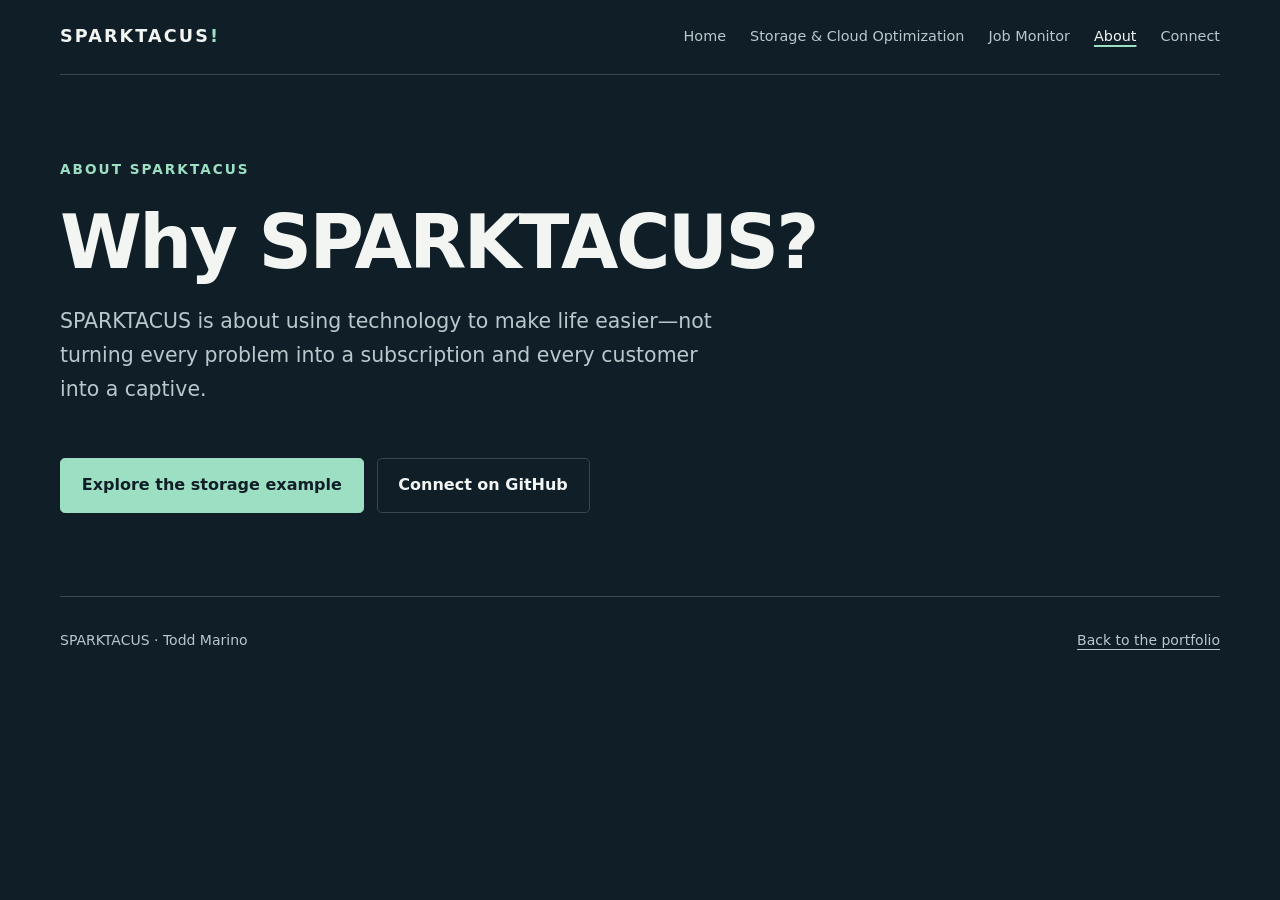
==== about/index.html @ aae1d29b "Add About page with SPARKTACUS purpose statement" ====
<!doctype html>
<html lang="en"><head><meta charset="utf-8"><meta name="viewport" content="width=device-width, initial-scale=1">
<title>About SPARKTACUS | Todd Marino</title>
<meta name="description" content="Technology that makes life easier. Why Todd Marino started SPARKTACUS.">
<link rel="canonical" href="https://www.sparktacus.io/about/"><link rel="stylesheet" href="/assets/site.css"><meta name="theme-color" content="#101e28"></head>
<body><a class="skip" href="#main">Skip to content</a><div class="wrap"><header class="header"><a class="brand" href="/">SPARKTACUS<span>!</span></a><nav aria-label="Main navigation"><a href="/">Home</a><a href="/storage-consulting/">Storage & Cloud Optimization</a><a href="/job-monitor/">Job Monitor</a><a href="/about/" aria-current="page">About</a><a href="/#contact">Connect</a></nav></header>
<main id="main"><section class="hero single"><p class="eyebrow">About SPARKTACUS</p><h1>Why SPARKTACUS?</h1><p class="lead">SPARKTACUS is about using technology to make life easier—not turning every problem into a subscription and every customer into a captive.</p><div class="actions"><a class="button" href="/storage-consulting/">Explore the storage example</a><a class="button secondary" href="https://github.com/marinertt">Connect on GitHub</a></div></section></main>
<footer class="footer"><span>SPARKTACUS · Todd Marino</span><a href="/">Back to the portfolio</a></footer></div></body></html>
---- assets/site.css ----
:root{--bg:#101e28;--surface:#182a35;--ink:#f2f5f1;--muted:#b8c8cb;--accent:#9ddfc2;--warm:#edb886;--line:#344953;color-scheme:dark}
*{box-sizing:border-box}html{scroll-behavior:smooth;scroll-padding-top:2rem}body{margin:0;background:var(--bg);color:var(--ink);font:1rem/1.65 system-ui,-apple-system,BlinkMacSystemFont,"Segoe UI",sans-serif}a{color:inherit;text-underline-offset:.25em}a:hover{color:var(--accent)}a:focus-visible{outline:3px solid var(--warm);outline-offset:5px}.skip{position:absolute;inset-inline-start:1rem;top:-5rem;z-index:5;background:var(--ink);color:var(--bg);padding:.7rem}.skip:focus{top:1rem}.wrap{width:min(1160px,calc(100% - 3rem));margin-inline:auto}.header{display:flex;align-items:center;justify-content:space-between;gap:2rem;padding:1.4rem 0;border-bottom:1px solid var(--line)}.brand{text-decoration:none;font-weight:850;letter-spacing:.12em;font-size:1.1rem}.brand span{color:var(--accent)}nav{display:flex;flex-wrap:wrap;gap:.7rem 1.5rem;font-size:.9rem}nav a{text-decoration:none;color:var(--muted)}nav a[aria-current=page]{color:var(--ink);text-decoration:underline;text-decoration-color:var(--accent);text-decoration-thickness:2px}.eyebrow{font-size:.85rem;text-transform:uppercase;letter-spacing:.15em;color:var(--accent);font-weight:700;margin:0 0 1.3rem}h1,h2,h3{line-height:1.12;font-weight:550;letter-spacing:-.035em;margin:0 0 1.3rem}h1{font-size:clamp(2.6rem,5.8vw,4.7rem);text-wrap:balance}h2{font-size:clamp(2rem,3.6vw,3.2rem);text-wrap:balance}h3{font-size:1.45rem;letter-spacing:-.015em}p{margin:0 0 1.2rem}.lead{font-size:clamp(1.1rem,1.6vw,1.3rem);color:var(--muted);max-width:42rem}.hero{padding:5.2rem 0;display:grid;grid-template-columns:1.25fr 1fr;align-items:center;gap:4rem}.hero.single{grid-template-columns:1fr;max-width:900px;gap:0}.hero h1 em{font-family:Georgia,serif;color:var(--warm);font-weight:400}.actions{display:flex;flex-wrap:wrap;gap:.8rem;margin-top:2rem}.button{display:inline-flex;justify-content:center;align-items:center;padding:.85rem 1.3rem;border:1px solid var(--accent);border-radius:.3rem;color:var(--bg);background:var(--accent);text-decoration:none;font-weight:700}.button:hover{background:#c2f1dd;color:var(--bg)}.button.secondary{background:transparent;border-color:var(--line);color:var(--ink)}.button.secondary:hover{border-color:var(--accent);color:var(--accent)}.data-visual{padding:2rem;background:var(--surface);border:1px solid var(--line);border-radius:.6rem}.data-visual h2{font-size:1.2rem;letter-spacing:0}.bar-label{display:flex;justify-content:space-between;gap:1rem;margin-top:1.5rem;font-size:.9rem}.bar-track{height:1.5rem;background:#263e49;margin-top:.5rem;border-radius:.15rem;overflow:hidden}.bar{height:100%;background:var(--warm)}.bar.compact{width:17.7%;background:var(--accent)}.caption{margin-top:1.5rem;margin-bottom:0;color:var(--muted);font-size:.875rem}.section{padding:4rem 0;border-top:1px solid var(--line)}.section-heading{display:grid;grid-template-columns:1fr 1fr;gap:3rem;margin-bottom:2rem}.section-heading p{color:var(--muted)}.services{display:grid;grid-template-columns:repeat(3,minmax(0,1fr));gap:2rem}.service{padding-top:1.5rem;border-top:2px solid var(--accent)}.service p{color:var(--muted)}.feature{display:grid;grid-template-columns:1.3fr 1fr;gap:3rem;background:var(--surface);padding:2.5rem;border:1px solid var(--line);border-radius:.6rem}.feature ul{color:var(--muted);padding-inline-start:1.2rem;margin:0}.feature li+li{margin-top:.6rem}.feature .eyebrow{margin-bottom:.8rem}.process{display:grid;grid-template-columns:repeat(3,minmax(0,1fr));gap:2rem}.process article{border-inline-start:1px solid var(--line);padding-inline-start:1.5rem}.process p{color:var(--muted)}.contact{display:flex;align-items:center;justify-content:space-between;gap:2rem}.contact p{color:var(--muted);max-width:42rem}.footer{padding:2rem 0;border-top:1px solid var(--line);display:flex;justify-content:space-between;flex-wrap:wrap;gap:1rem;color:var(--muted);font-size:.875rem}.note{color:var(--muted);font-size:.9rem}.text-link{font-weight:700;color:var(--accent)}@media(max-width:850px){.header{align-items:flex-start;flex-direction:column;gap:1rem}.hero{grid-template-columns:1fr;gap:2.5rem;padding:3.5rem 0}.data-visual{max-width:40rem}.section-heading,.feature{grid-template-columns:1fr;gap:1.5rem}.services,.process{grid-template-columns:1fr;gap:1.5rem}.contact{align-items:flex-start;flex-direction:column}.section{padding:3rem 0}}@media(max-width:480px){.wrap{width:calc(100% - 2rem)}.feature,.data-visual{padding:1.5rem}.actions{flex-direction:column}.actions .button{width:100%}nav{gap:.6rem 1rem}}@media(prefers-reduced-motion:reduce){html{scroll-behavior:auto}}

.hero-subtitle{font:400 clamp(1.8rem,3.6vw,3.2rem)/1.18 Georgia,serif;letter-spacing:-.025em;color:var(--warm);margin:0 0 1.5rem;text-wrap:balance}
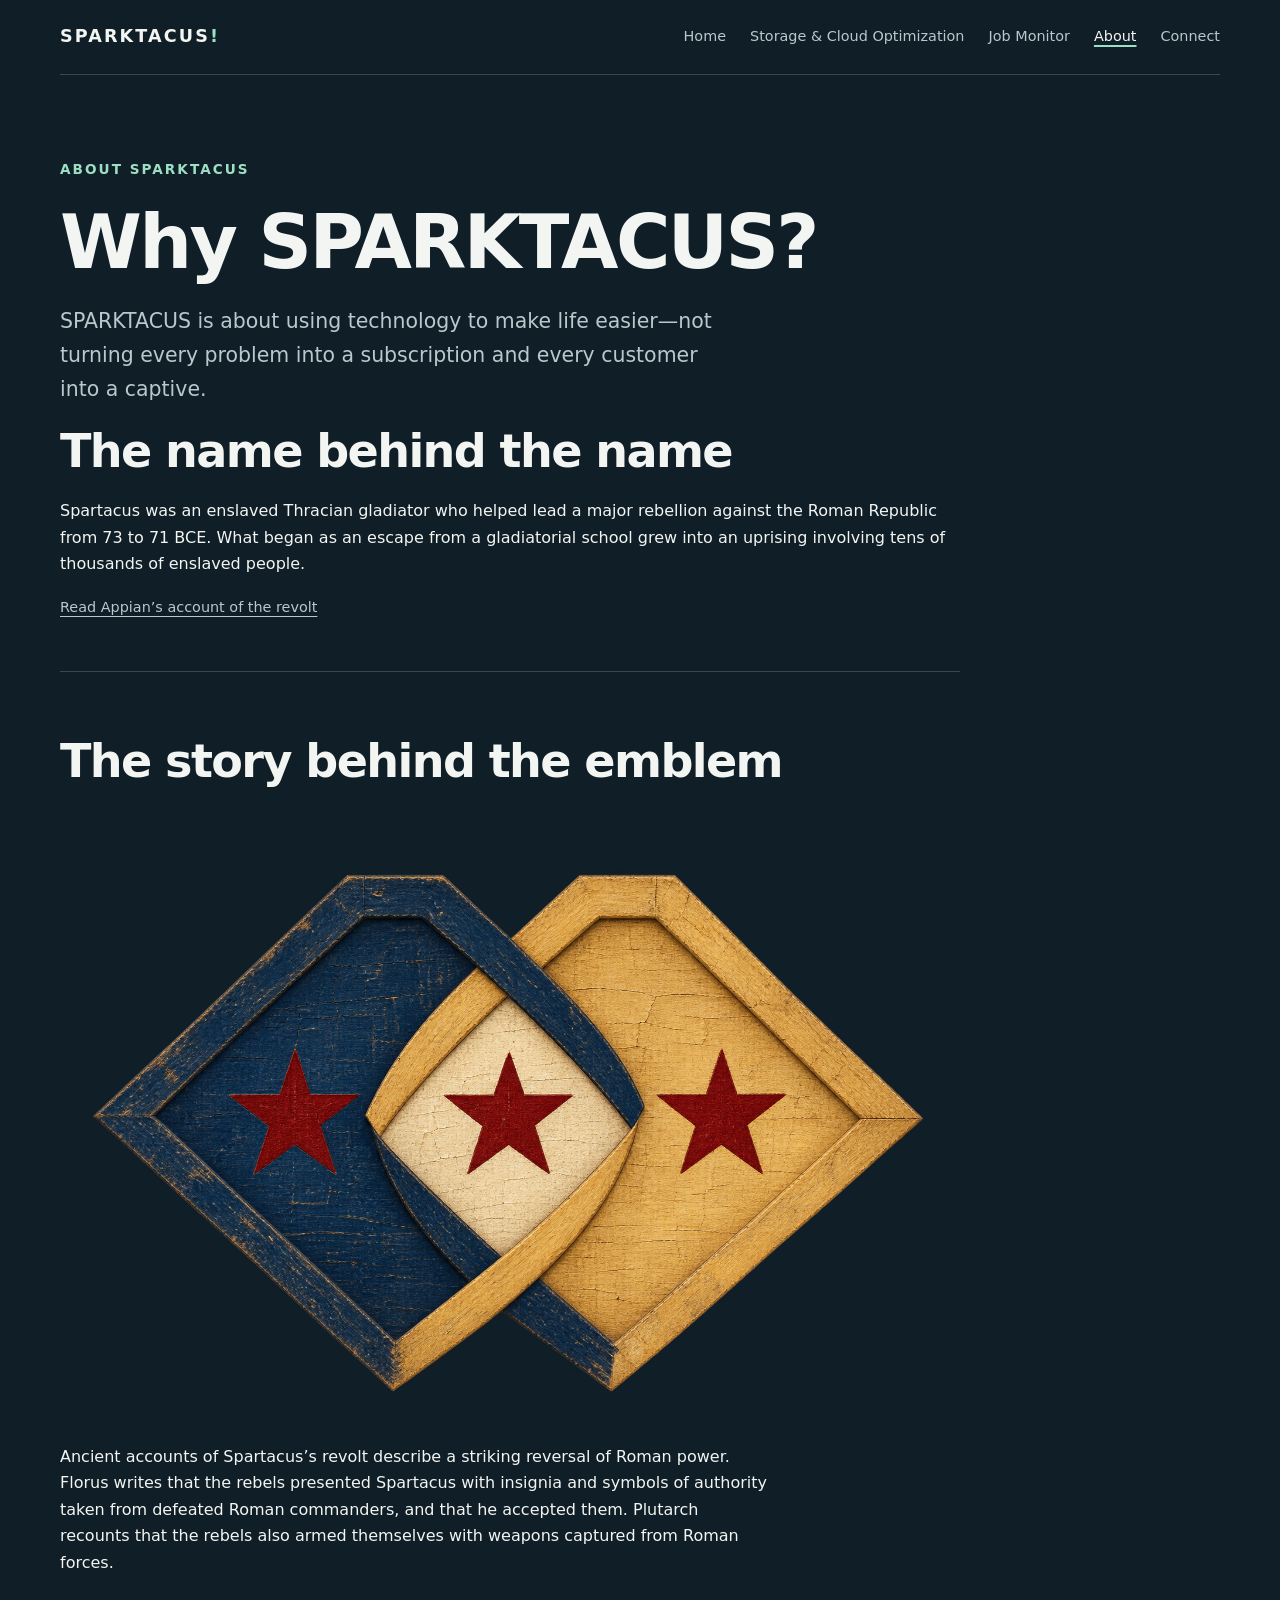
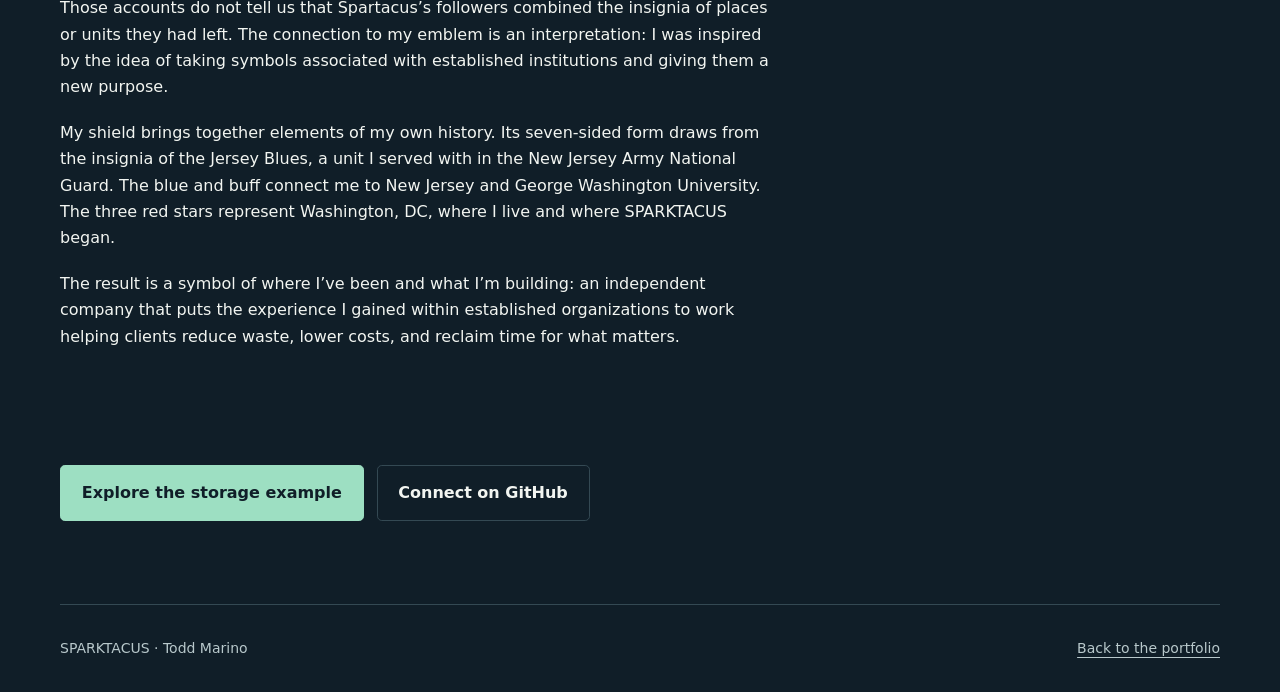
==== commit a664c16d: "Add Spartacus history and company emblem background to About page" ====
--- a/about/index.html
+++ b/about/index.html
@@ -4,5 +4,5 @@
 <meta name="description" content="Technology that makes life easier. Why Todd Marino started SPARKTACUS.">
 <link rel="canonical" href="https://www.sparktacus.io/about/"><link rel="stylesheet" href="/assets/site.css"><meta name="theme-color" content="#101e28"></head>
 <body><a class="skip" href="#main">Skip to content</a><div class="wrap"><header class="header"><a class="brand" href="/">SPARKTACUS<span>!</span></a><nav aria-label="Main navigation"><a href="/">Home</a><a href="/storage-consulting/">Storage & Cloud Optimization</a><a href="/job-monitor/">Job Monitor</a><a href="/about/" aria-current="page">About</a><a href="/#contact">Connect</a></nav></header>
-<main id="main"><section class="hero single"><p class="eyebrow">About SPARKTACUS</p><h1>Why SPARKTACUS?</h1><p class="lead">SPARKTACUS is about using technology to make life easier—not turning every problem into a subscription and every customer into a captive.</p><div class="actions"><a class="button" href="/storage-consulting/">Explore the storage example</a><a class="button secondary" href="https://github.com/marinertt">Connect on GitHub</a></div></section></main>
+<main id="main"><section class="hero single"><p class="eyebrow">About SPARKTACUS</p><h1>Why SPARKTACUS?</h1><p class="lead">SPARKTACUS is about using technology to make life easier—not turning every problem into a subscription and every customer into a captive.</p><section aria-labelledby="spartacus-title"><h2 id="spartacus-title">The name behind the name</h2><p>Spartacus was an enslaved Thracian gladiator who helped lead a major rebellion against the Roman Republic from 73 to 71 BCE. What began as an escape from a gladiatorial school grew into an uprising involving tens of thousands of enslaved people.</p><p class="note"><a href="https://www.livius.org/sources/content/appian/appian-spartacus/">Read Appian’s account of the revolt</a></p></section><section class="section about-emblem" aria-labelledby="emblem-title"><h2 id="emblem-title">The story behind the emblem</h2><figure class="emblem-figure"><img src="/assets/sparktacus-emblem.png" width="1536" height="1024" alt="SPARKTACUS emblem: interwoven navy and buff diamond-shaped shields bearing three red stars, with a weathered painted texture." loading="lazy"></figure><p>Ancient accounts of Spartacus’s revolt describe a striking reversal of Roman power. Florus writes that the rebels presented Spartacus with insignia and symbols of authority taken from defeated Roman commanders, and that he accepted them. Plutarch recounts that the rebels also armed themselves with weapons captured from Roman forces.</p><p>Those accounts do not tell us that Spartacus’s followers combined the insignia of places or units they had left. The connection to my emblem is an interpretation: I was inspired by the idea of taking symbols associated with established institutions and giving them a new purpose.</p><p>My shield brings together elements of my own history. Its seven-sided form draws from the insignia of the Jersey Blues, a unit I served with in the New Jersey Army National Guard. The blue and buff connect me to New Jersey and George Washington University. The three red stars represent Washington, DC, where I live and where SPARKTACUS began.</p><p>The result is a symbol of where I’ve been and what I’m building: an independent company that puts the experience I gained within established organizations to work helping clients reduce waste, lower costs, and reclaim time for what matters.</p></section><div class="actions"><a class="button" href="/storage-consulting/">Explore the storage example</a><a class="button secondary" href="https://github.com/marinertt">Connect on GitHub</a></div></section></main>
 <footer class="footer"><span>SPARKTACUS · Todd Marino</span><a href="/">Back to the portfolio</a></footer></div></body></html>
--- a/assets/site.css
+++ b/assets/site.css
@@ -2,3 +2,5 @@
 *{box-sizing:border-box}html{scroll-behavior:smooth;scroll-padding-top:2rem}body{margin:0;background:var(--bg);color:var(--ink);font:1rem/1.65 system-ui,-apple-system,BlinkMacSystemFont,"Segoe UI",sans-serif}a{color:inherit;text-underline-offset:.25em}a:hover{color:var(--accent)}a:focus-visible{outline:3px solid var(--warm);outline-offset:5px}.skip{position:absolute;inset-inline-start:1rem;top:-5rem;z-index:5;background:var(--ink);color:var(--bg);padding:.7rem}.skip:focus{top:1rem}.wrap{width:min(1160px,calc(100% - 3rem));margin-inline:auto}.header{display:flex;align-items:center;justify-content:space-between;gap:2rem;padding:1.4rem 0;border-bottom:1px solid var(--line)}.brand{text-decoration:none;font-weight:850;letter-spacing:.12em;font-size:1.1rem}.brand span{color:var(--accent)}nav{display:flex;flex-wrap:wrap;gap:.7rem 1.5rem;font-size:.9rem}nav a{text-decoration:none;color:var(--muted)}nav a[aria-current=page]{color:var(--ink);text-decoration:underline;text-decoration-color:var(--accent);text-decoration-thickness:2px}.eyebrow{font-size:.85rem;text-transform:uppercase;letter-spacing:.15em;color:var(--accent);font-weight:700;margin:0 0 1.3rem}h1,h2,h3{line-height:1.12;font-weight:550;letter-spacing:-.035em;margin:0 0 1.3rem}h1{font-size:clamp(2.6rem,5.8vw,4.7rem);text-wrap:balance}h2{font-size:clamp(2rem,3.6vw,3.2rem);text-wrap:balance}h3{font-size:1.45rem;letter-spacing:-.015em}p{margin:0 0 1.2rem}.lead{font-size:clamp(1.1rem,1.6vw,1.3rem);color:var(--muted);max-width:42rem}.hero{padding:5.2rem 0;display:grid;grid-template-columns:1.25fr 1fr;align-items:center;gap:4rem}.hero.single{grid-template-columns:1fr;max-width:900px;gap:0}.hero h1 em{font-family:Georgia,serif;color:var(--warm);font-weight:400}.actions{display:flex;flex-wrap:wrap;gap:.8rem;margin-top:2rem}.button{display:inline-flex;justify-content:center;align-items:center;padding:.85rem 1.3rem;border:1px solid var(--accent);border-radius:.3rem;color:var(--bg);background:var(--accent);text-decoration:none;font-weight:700}.button:hover{background:#c2f1dd;color:var(--bg)}.button.secondary{background:transparent;border-color:var(--line);color:var(--ink)}.button.secondary:hover{border-color:var(--accent);color:var(--accent)}.data-visual{padding:2rem;background:var(--surface);border:1px solid var(--line);border-radius:.6rem}.data-visual h2{font-size:1.2rem;letter-spacing:0}.bar-label{display:flex;justify-content:space-between;gap:1rem;margin-top:1.5rem;font-size:.9rem}.bar-track{height:1.5rem;background:#263e49;margin-top:.5rem;border-radius:.15rem;overflow:hidden}.bar{height:100%;background:var(--warm)}.bar.compact{width:17.7%;background:var(--accent)}.caption{margin-top:1.5rem;margin-bottom:0;color:var(--muted);font-size:.875rem}.section{padding:4rem 0;border-top:1px solid var(--line)}.section-heading{display:grid;grid-template-columns:1fr 1fr;gap:3rem;margin-bottom:2rem}.section-heading p{color:var(--muted)}.services{display:grid;grid-template-columns:repeat(3,minmax(0,1fr));gap:2rem}.service{padding-top:1.5rem;border-top:2px solid var(--accent)}.service p{color:var(--muted)}.feature{display:grid;grid-template-columns:1.3fr 1fr;gap:3rem;background:var(--surface);padding:2.5rem;border:1px solid var(--line);border-radius:.6rem}.feature ul{color:var(--muted);padding-inline-start:1.2rem;margin:0}.feature li+li{margin-top:.6rem}.feature .eyebrow{margin-bottom:.8rem}.process{display:grid;grid-template-columns:repeat(3,minmax(0,1fr));gap:2rem}.process article{border-inline-start:1px solid var(--line);padding-inline-start:1.5rem}.process p{color:var(--muted)}.contact{display:flex;align-items:center;justify-content:space-between;gap:2rem}.contact p{color:var(--muted);max-width:42rem}.footer{padding:2rem 0;border-top:1px solid var(--line);display:flex;justify-content:space-between;flex-wrap:wrap;gap:1rem;color:var(--muted);font-size:.875rem}.note{color:var(--muted);font-size:.9rem}.text-link{font-weight:700;color:var(--accent)}@media(max-width:850px){.header{align-items:flex-start;flex-direction:column;gap:1rem}.hero{grid-template-columns:1fr;gap:2.5rem;padding:3.5rem 0}.data-visual{max-width:40rem}.section-heading,.feature{grid-template-columns:1fr;gap:1.5rem}.services,.process{grid-template-columns:1fr;gap:1.5rem}.contact{align-items:flex-start;flex-direction:column}.section{padding:3rem 0}}@media(max-width:480px){.wrap{width:calc(100% - 2rem)}.feature,.data-visual{padding:1.5rem}.actions{flex-direction:column}.actions .button{width:100%}nav{gap:.6rem 1rem}}@media(prefers-reduced-motion:reduce){html{scroll-behavior:auto}}
 
 .hero-subtitle{font:400 clamp(1.8rem,3.6vw,3.2rem)/1.18 Georgia,serif;letter-spacing:-.025em;color:var(--warm);margin:0 0 1.5rem;text-wrap:balance}
+
+.about-emblem{margin-top:2rem}.emblem-figure{margin:1.5rem 0 2rem}.emblem-figure img{display:block;width:100%;height:auto;border-radius:.6rem}.about-emblem p{max-width:70ch}
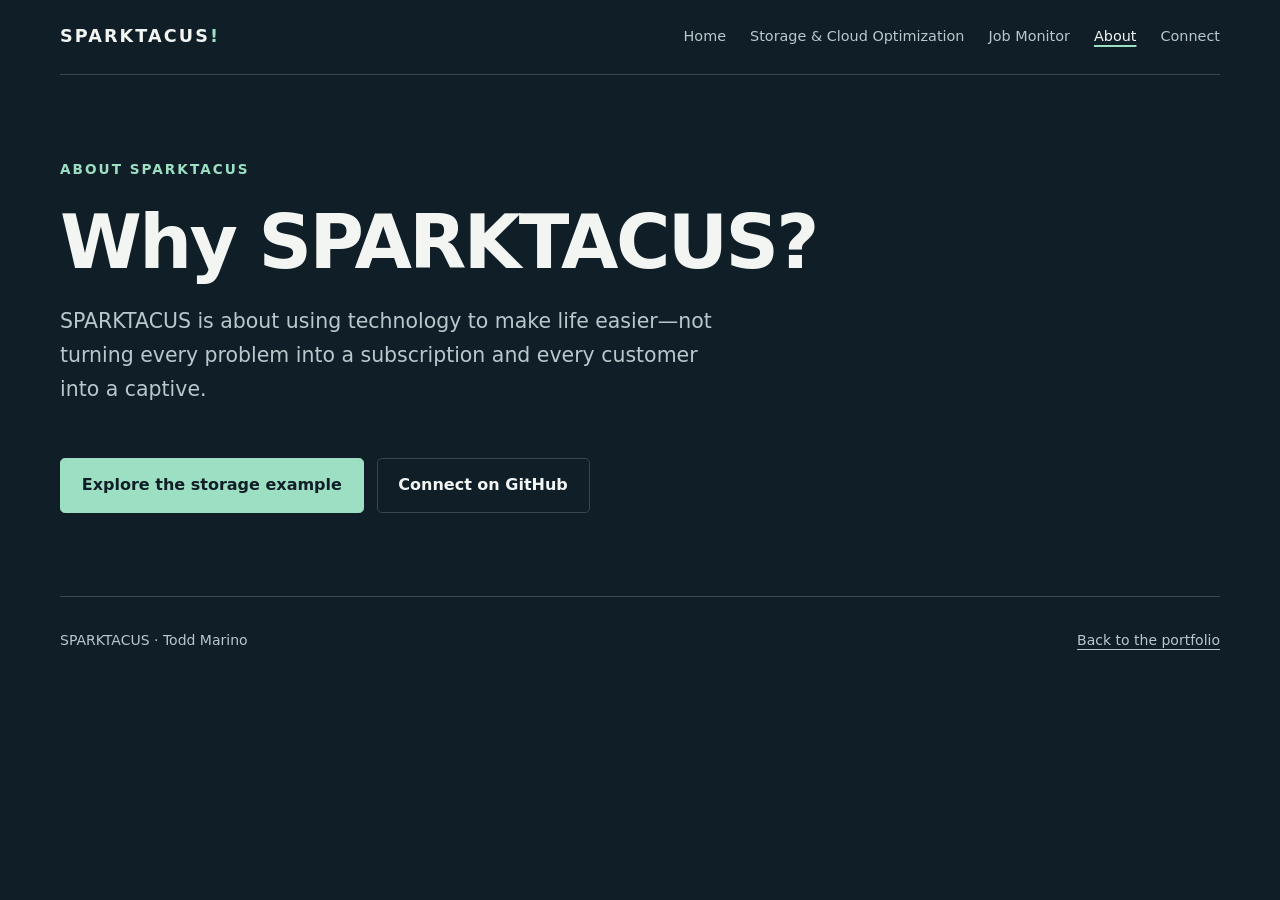
==== commit c6f456de: "Remove emblem content and update Pages demo Co-authored-by: Copilot <223556219+Copilot@users.noreply" ====
--- a/about/index.html
+++ b/about/index.html
@@ -4,5 +4,12 @@
 <meta name="description" content="Technology that makes life easier. Why Todd Marino started SPARKTACUS.">
 <link rel="canonical" href="https://www.sparktacus.io/about/"><link rel="stylesheet" href="/assets/site.css"><meta name="theme-color" content="#101e28"></head>
 <body><a class="skip" href="#main">Skip to content</a><div class="wrap"><header class="header"><a class="brand" href="/">SPARKTACUS<span>!</span></a><nav aria-label="Main navigation"><a href="/">Home</a><a href="/storage-consulting/">Storage & Cloud Optimization</a><a href="/job-monitor/">Job Monitor</a><a href="/about/" aria-current="page">About</a><a href="/#contact">Connect</a></nav></header>
-<main id="main"><section class="hero single"><p class="eyebrow">About SPARKTACUS</p><h1>Why SPARKTACUS?</h1><p class="lead">SPARKTACUS is about using technology to make life easier—not turning every problem into a subscription and every customer into a captive.</p><section aria-labelledby="spartacus-title"><h2 id="spartacus-title">The name behind the name</h2><p>Spartacus was an enslaved Thracian gladiator who helped lead a major rebellion against the Roman Republic from 73 to 71 BCE. What began as an escape from a gladiatorial school grew into an uprising involving tens of thousands of enslaved people.</p><p class="note"><a href="https://www.livius.org/sources/content/appian/appian-spartacus/">Read Appian’s account of the revolt</a></p></section><section class="section about-emblem" aria-labelledby="emblem-title"><h2 id="emblem-title">The story behind the emblem</h2><figure class="emblem-figure"><img src="/assets/sparktacus-emblem.png" width="1536" height="1024" alt="SPARKTACUS emblem: interwoven navy and buff diamond-shaped shields bearing three red stars, with a weathered painted texture." loading="lazy"></figure><p>Ancient accounts of Spartacus’s revolt describe a striking reversal of Roman power. Florus writes that the rebels presented Spartacus with insignia and symbols of authority taken from defeated Roman commanders, and that he accepted them. Plutarch recounts that the rebels also armed themselves with weapons captured from Roman forces.</p><p>Those accounts do not tell us that Spartacus’s followers combined the insignia of places or units they had left. The connection to my emblem is an interpretation: I was inspired by the idea of taking symbols associated with established institutions and giving them a new purpose.</p><p>My shield brings together elements of my own history. Its seven-sided form draws from the insignia of the Jersey Blues, a unit I served with in the New Jersey Army National Guard. The blue and buff connect me to New Jersey and George Washington University. The three red stars represent Washington, DC, where I live and where SPARKTACUS began.</p><p>The result is a symbol of where I’ve been and what I’m building: an independent company that puts the experience I gained within established organizations to work helping clients reduce waste, lower costs, and reclaim time for what matters.</p></section><div class="actions"><a class="button" href="/storage-consulting/">Explore the storage example</a><a class="button secondary" href="https://github.com/marinertt">Connect on GitHub</a></div></section></main>
+<main id="main">
+<section class="hero single">
+<p class="eyebrow">About SPARKTACUS</p>
+<h1>Why SPARKTACUS?</h1>
+<p class="lead">SPARKTACUS is about using technology to make life easier—not turning every problem into a subscription and every customer into a captive.</p>
+<div class="actions"><a class="button" href="/storage-consulting/">Explore the storage example</a><a class="button secondary" href="https://github.com/marinertt">Connect on GitHub</a></div>
+</section>
+</main>
 <footer class="footer"><span>SPARKTACUS · Todd Marino</span><a href="/">Back to the portfolio</a></footer></div></body></html>
--- a/assets/site.css
+++ b/assets/site.css
@@ -3,4 +3,4 @@
 
 .hero-subtitle{font:400 clamp(1.8rem,3.6vw,3.2rem)/1.18 Georgia,serif;letter-spacing:-.025em;color:var(--warm);margin:0 0 1.5rem;text-wrap:balance}
 
-.about-emblem{margin-top:2rem}.emblem-figure{margin:1.5rem 0 2rem}.emblem-figure img{display:block;width:100%;height:auto;border-radius:.6rem}.about-emblem p{max-width:70ch}
+.feature+.data-visual{margin-top:2rem;max-width:40rem}
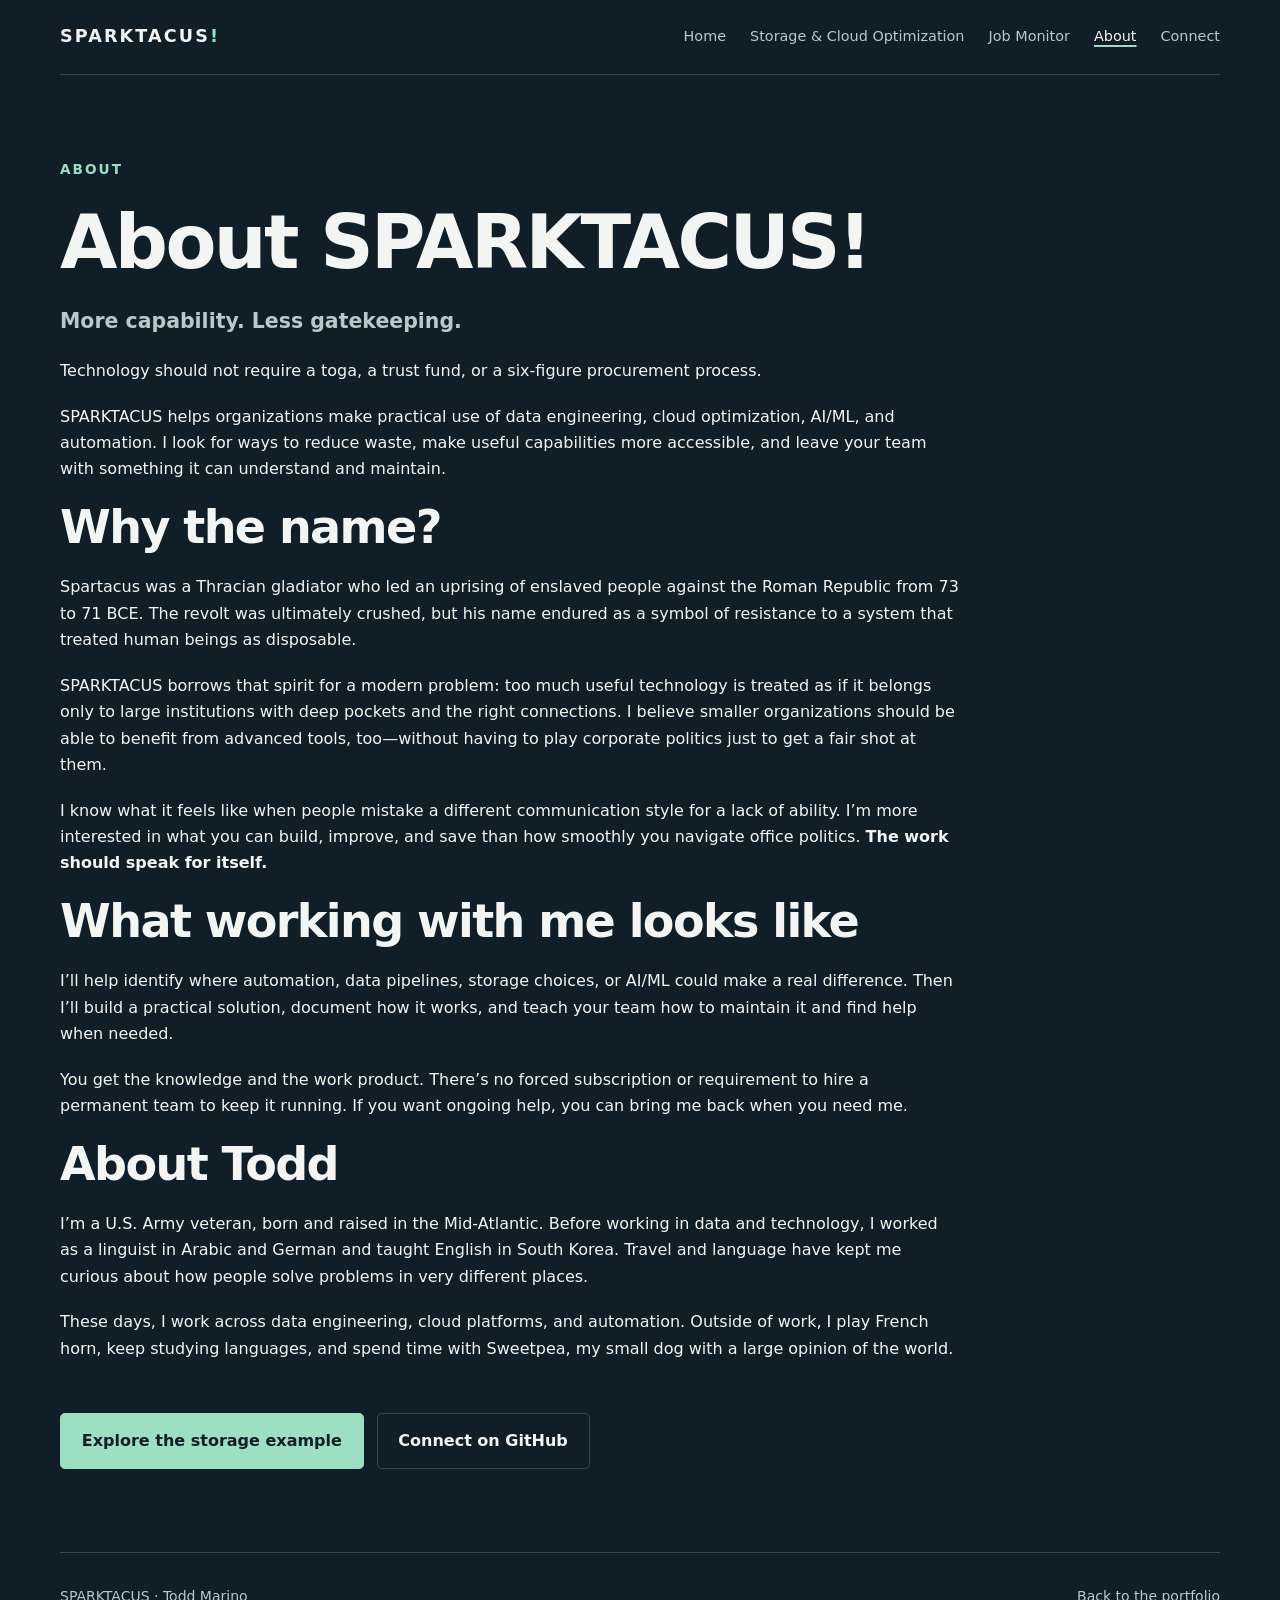
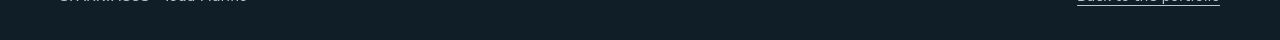
==== commit ca29e31e: "Refresh About page copy Co-authored-by: Copilot <223556219+Copilot@users.noreply.github.com>" ====
--- a/about/index.html
+++ b/about/index.html
@@ -1,14 +1,32 @@
 <!doctype html>
 <html lang="en"><head><meta charset="utf-8"><meta name="viewport" content="width=device-width, initial-scale=1">
-<title>About SPARKTACUS | Todd Marino</title>
-<meta name="description" content="Technology that makes life easier. Why Todd Marino started SPARKTACUS.">
+<title>About SPARKTACUS! | Todd Marino</title>
+<meta name="description" content="Practical data engineering, cloud optimization, AI/ML, and automation with less gatekeeping.">
 <link rel="canonical" href="https://www.sparktacus.io/about/"><link rel="stylesheet" href="/assets/site.css"><meta name="theme-color" content="#101e28"></head>
 <body><a class="skip" href="#main">Skip to content</a><div class="wrap"><header class="header"><a class="brand" href="/">SPARKTACUS<span>!</span></a><nav aria-label="Main navigation"><a href="/">Home</a><a href="/storage-consulting/">Storage & Cloud Optimization</a><a href="/job-monitor/">Job Monitor</a><a href="/about/" aria-current="page">About</a><a href="/#contact">Connect</a></nav></header>
 <main id="main">
 <section class="hero single">
-<p class="eyebrow">About SPARKTACUS</p>
-<h1>Why SPARKTACUS?</h1>
-<p class="lead">SPARKTACUS is about using technology to make life easier—not turning every problem into a subscription and every customer into a captive.</p>
+<p class="eyebrow">About</p>
+<h1>About SPARKTACUS!</h1>
+<p class="lead"><strong>More capability. Less gatekeeping.</strong></p>
+<p>Technology should not require a toga, a trust fund, or a six-figure procurement process.</p>
+<p>SPARKTACUS helps organizations make practical use of data engineering, cloud optimization, AI/ML, and automation. I look for ways to reduce waste, make useful capabilities more accessible, and leave your team with something it can understand and maintain.</p>
+<section aria-labelledby="name-title">
+<h2 id="name-title">Why the name?</h2>
+<p>Spartacus was a Thracian gladiator who led an uprising of enslaved people against the Roman Republic from 73 to 71 BCE. The revolt was ultimately crushed, but his name endured as a symbol of resistance to a system that treated human beings as disposable.</p>
+<p>SPARKTACUS borrows that spirit for a modern problem: too much useful technology is treated as if it belongs only to large institutions with deep pockets and the right connections. I believe smaller organizations should be able to benefit from advanced tools, too—without having to play corporate politics just to get a fair shot at them.</p>
+<p>I know what it feels like when people mistake a different communication style for a lack of ability. I’m more interested in what you can build, improve, and save than how smoothly you navigate office politics. <strong>The work should speak for itself.</strong></p>
+</section>
+<section aria-labelledby="working-title">
+<h2 id="working-title">What working with me looks like</h2>
+<p>I’ll help identify where automation, data pipelines, storage choices, or AI/ML could make a real difference. Then I’ll build a practical solution, document how it works, and teach your team how to maintain it and find help when needed.</p>
+<p>You get the knowledge and the work product. There’s no forced subscription or requirement to hire a permanent team to keep it running. If you want ongoing help, you can bring me back when you need me.</p>
+</section>
+<section aria-labelledby="todd-title">
+<h2 id="todd-title">About Todd</h2>
+<p>I’m a U.S. Army veteran, born and raised in the Mid-Atlantic. Before working in data and technology, I worked as a linguist in Arabic and German and taught English in South Korea. Travel and language have kept me curious about how people solve problems in very different places.</p>
+<p>These days, I work across data engineering, cloud platforms, and automation. Outside of work, I play French horn, keep studying languages, and spend time with Sweetpea, my small dog with a large opinion of the world.</p>
+</section>
 <div class="actions"><a class="button" href="/storage-consulting/">Explore the storage example</a><a class="button secondary" href="https://github.com/marinertt">Connect on GitHub</a></div>
 </section>
 </main>
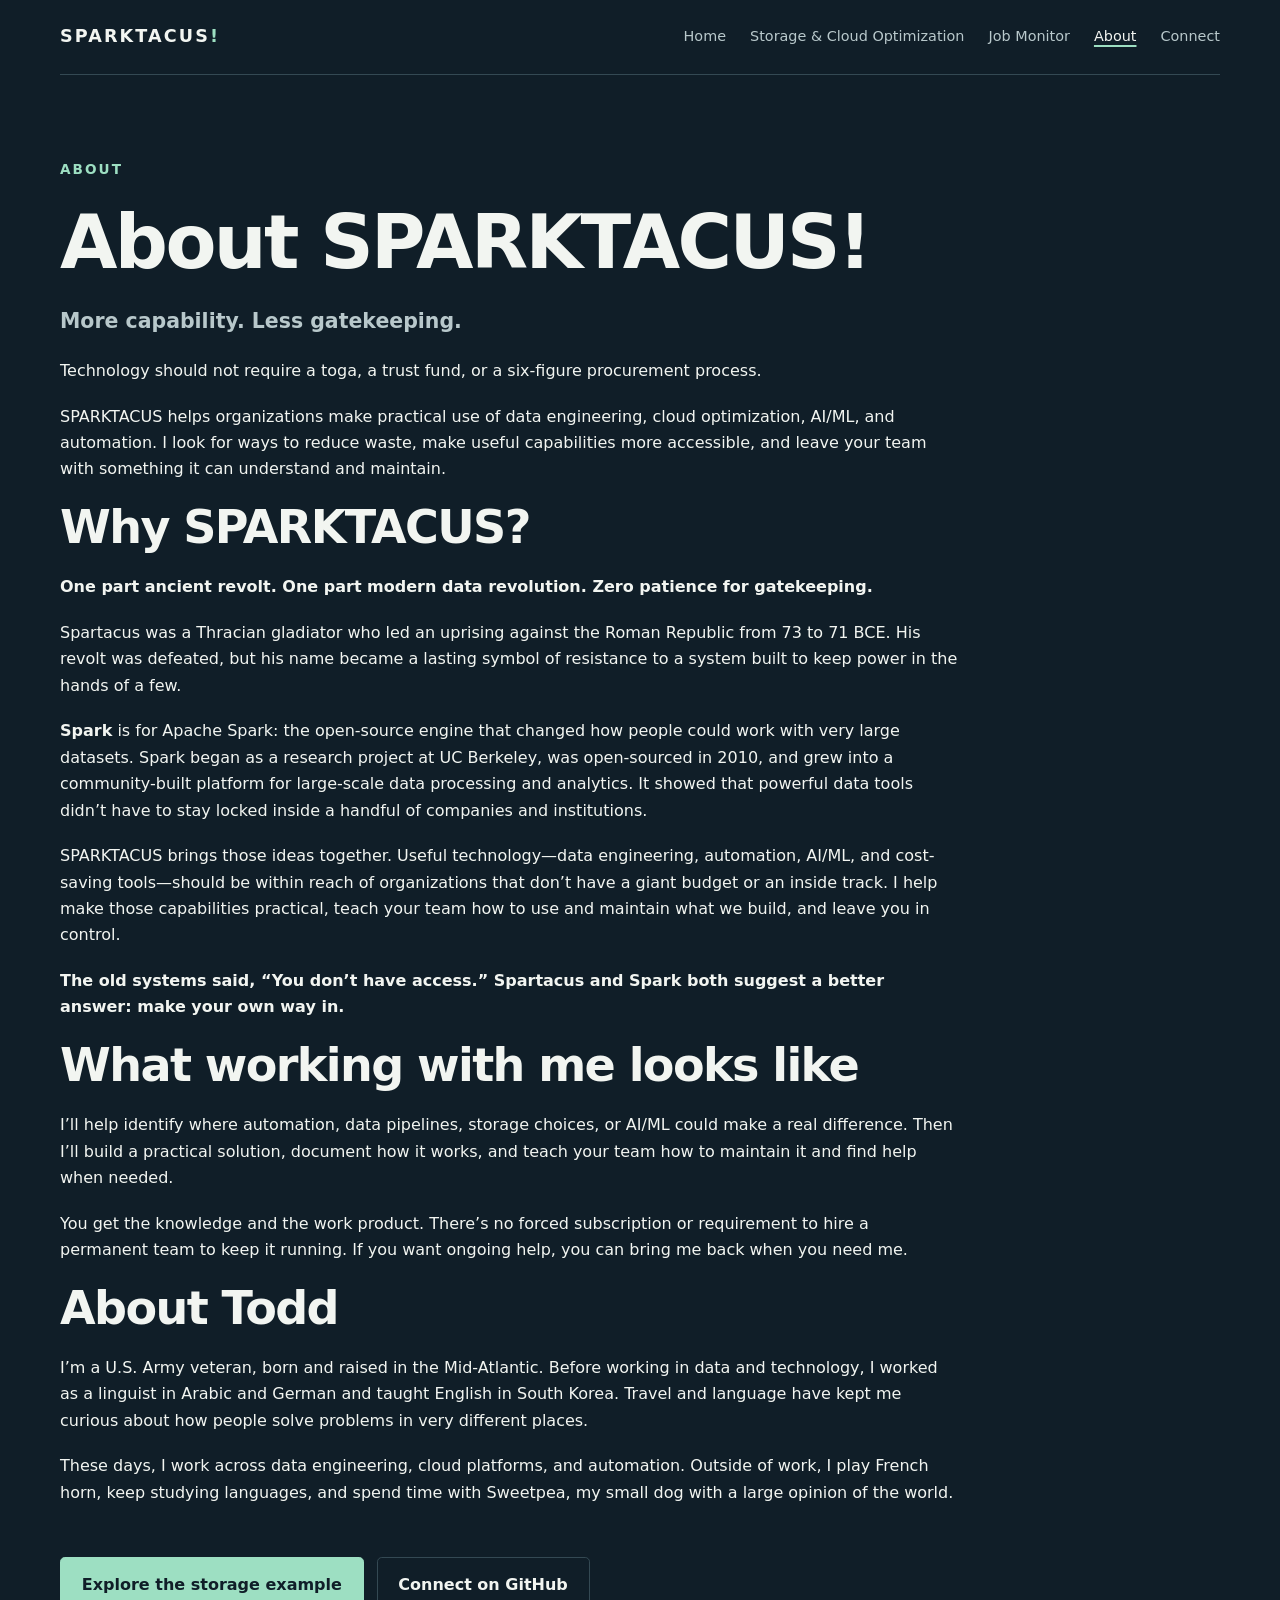
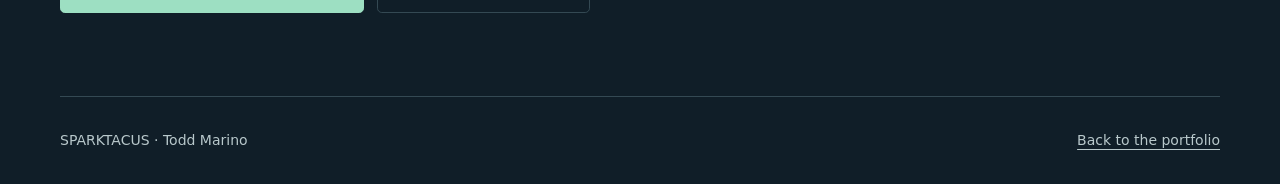
==== commit debd9324: "Update SPARKTACUS About story Co-authored-by: Copilot <223556219+Copilot@users.noreply.github.com>" ====
--- a/about/index.html
+++ b/about/index.html
@@ -1,7 +1,7 @@
 <!doctype html>
 <html lang="en"><head><meta charset="utf-8"><meta name="viewport" content="width=device-width, initial-scale=1">
 <title>About SPARKTACUS! | Todd Marino</title>
-<meta name="description" content="Practical data engineering, cloud optimization, AI/ML, and automation with less gatekeeping.">
+<meta name="description" content="Practical data engineering, Apache Spark, cloud optimization, AI/ML, and automation with less gatekeeping.">
 <link rel="canonical" href="https://www.sparktacus.io/about/"><link rel="stylesheet" href="/assets/site.css"><meta name="theme-color" content="#101e28"></head>
 <body><a class="skip" href="#main">Skip to content</a><div class="wrap"><header class="header"><a class="brand" href="/">SPARKTACUS<span>!</span></a><nav aria-label="Main navigation"><a href="/">Home</a><a href="/storage-consulting/">Storage & Cloud Optimization</a><a href="/job-monitor/">Job Monitor</a><a href="/about/" aria-current="page">About</a><a href="/#contact">Connect</a></nav></header>
 <main id="main">
@@ -12,10 +12,12 @@
 <p>Technology should not require a toga, a trust fund, or a six-figure procurement process.</p>
 <p>SPARKTACUS helps organizations make practical use of data engineering, cloud optimization, AI/ML, and automation. I look for ways to reduce waste, make useful capabilities more accessible, and leave your team with something it can understand and maintain.</p>
 <section aria-labelledby="name-title">
-<h2 id="name-title">Why the name?</h2>
-<p>Spartacus was a Thracian gladiator who led an uprising of enslaved people against the Roman Republic from 73 to 71 BCE. The revolt was ultimately crushed, but his name endured as a symbol of resistance to a system that treated human beings as disposable.</p>
-<p>SPARKTACUS borrows that spirit for a modern problem: too much useful technology is treated as if it belongs only to large institutions with deep pockets and the right connections. I believe smaller organizations should be able to benefit from advanced tools, too—without having to play corporate politics just to get a fair shot at them.</p>
-<p>I know what it feels like when people mistake a different communication style for a lack of ability. I’m more interested in what you can build, improve, and save than how smoothly you navigate office politics. <strong>The work should speak for itself.</strong></p>
+<h2 id="name-title">Why SPARKTACUS?</h2>
+<p><strong>One part ancient revolt. One part modern data revolution. Zero patience for gatekeeping.</strong></p>
+<p>Spartacus was a Thracian gladiator who led an uprising against the Roman Republic from 73 to 71 BCE. His revolt was defeated, but his name became a lasting symbol of resistance to a system built to keep power in the hands of a few.</p>
+<p><strong>Spark</strong> is for Apache Spark: the open-source engine that changed how people could work with very large datasets. Spark began as a research project at UC Berkeley, was open-sourced in 2010, and grew into a community-built platform for large-scale data processing and analytics. It showed that powerful data tools didn’t have to stay locked inside a handful of companies and institutions.</p>
+<p>SPARKTACUS brings those ideas together. Useful technology—data engineering, automation, AI/ML, and cost-saving tools—should be within reach of organizations that don’t have a giant budget or an inside track. I help make those capabilities practical, teach your team how to use and maintain what we build, and leave you in control.</p>
+<p><strong>The old systems said, “You don’t have access.” Spartacus and Spark both suggest a better answer: make your own way in.</strong></p>
 </section>
 <section aria-labelledby="working-title">
 <h2 id="working-title">What working with me looks like</h2>
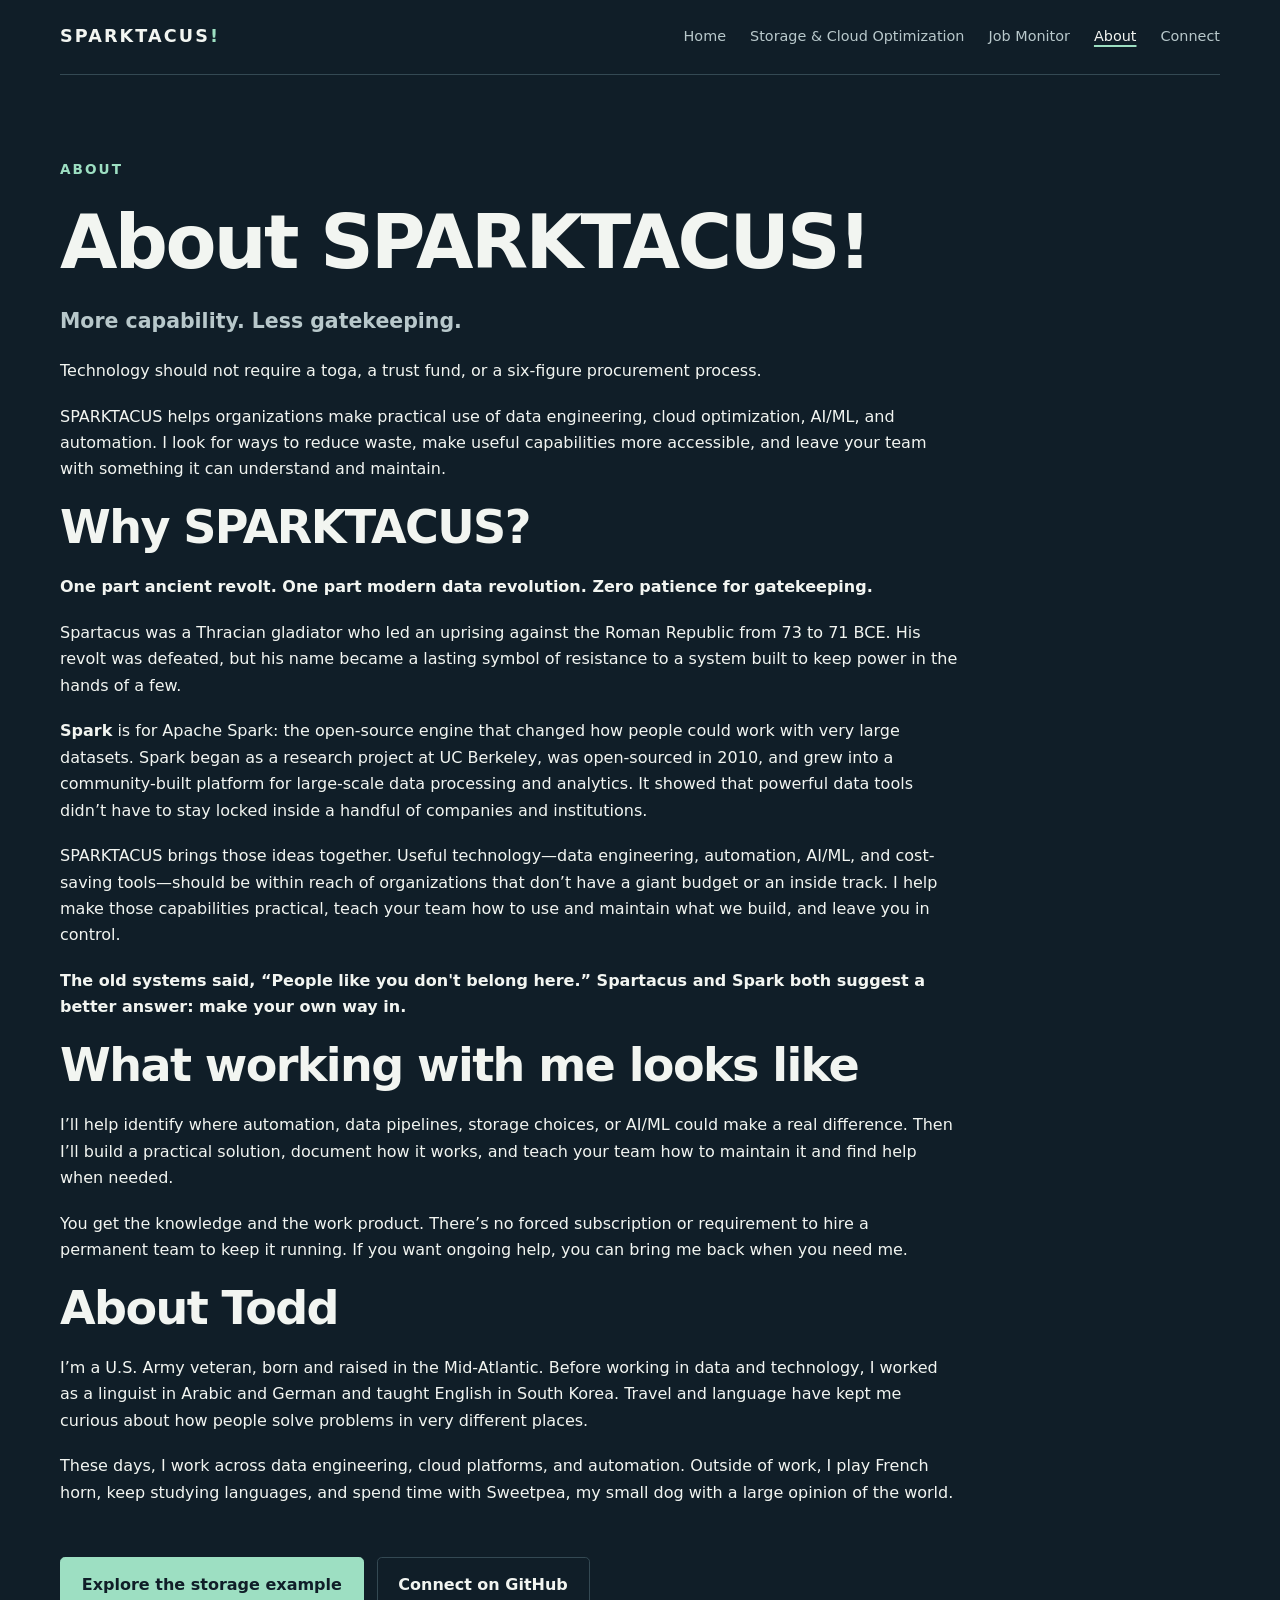
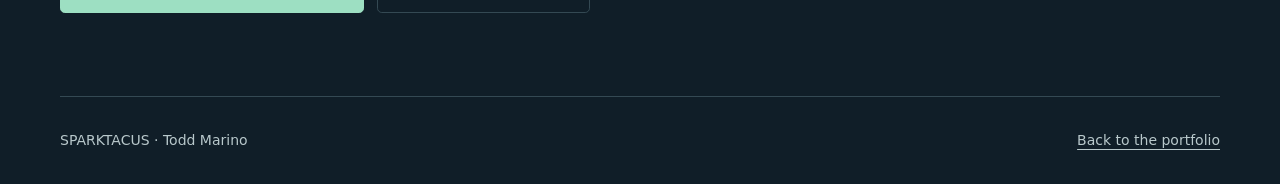
==== commit 8dc9a000: "Update About page closing line Co-authored-by: Copilot <223556219+Copilot@users.noreply.github.com>" ====
--- a/about/index.html
+++ b/about/index.html
@@ -17,7 +17,7 @@
 <p>Spartacus was a Thracian gladiator who led an uprising against the Roman Republic from 73 to 71 BCE. His revolt was defeated, but his name became a lasting symbol of resistance to a system built to keep power in the hands of a few.</p>
 <p><strong>Spark</strong> is for Apache Spark: the open-source engine that changed how people could work with very large datasets. Spark began as a research project at UC Berkeley, was open-sourced in 2010, and grew into a community-built platform for large-scale data processing and analytics. It showed that powerful data tools didn’t have to stay locked inside a handful of companies and institutions.</p>
 <p>SPARKTACUS brings those ideas together. Useful technology—data engineering, automation, AI/ML, and cost-saving tools—should be within reach of organizations that don’t have a giant budget or an inside track. I help make those capabilities practical, teach your team how to use and maintain what we build, and leave you in control.</p>
-<p><strong>The old systems said, “You don’t have access.” Spartacus and Spark both suggest a better answer: make your own way in.</strong></p>
+<p><strong>The old systems said, “People like you don't belong here.” Spartacus and Spark both suggest a better answer: make your own way in.</strong></p>
 </section>
 <section aria-labelledby="working-title">
 <h2 id="working-title">What working with me looks like</h2>
